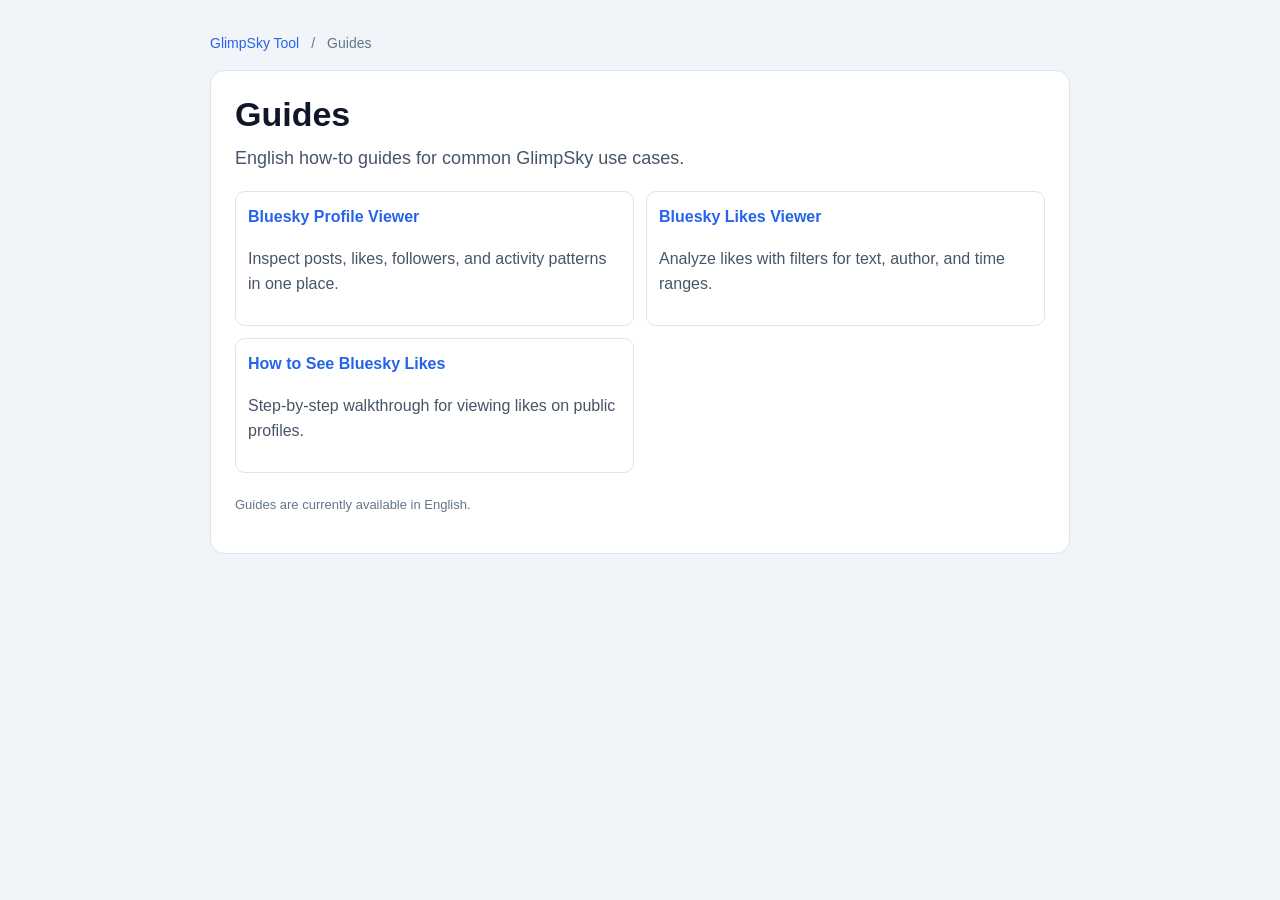
==== guides/index.html @ d201e188 "Add English guides under /guides and polish About modal UI" ====
<!DOCTYPE html>
<html lang="en">
<head>
  <meta charset="UTF-8">
  <meta name="viewport" content="width=device-width, initial-scale=1.0">
  <title>Guides | GlimpSky</title>
  <meta name="description" content="English guides for using GlimpSky: profile viewer, likes viewer, and how to see Bluesky likes.">
  <meta name="robots" content="index, follow">
  <meta property="og:title" content="GlimpSky Guides">
  <meta property="og:description" content="English guides for using GlimpSky on public Bluesky data.">
  <meta property="og:type" content="website">
  <meta property="og:url" content="https://glimpsky.oblachek.eu/guides/">
  <meta property="og:image" content="https://glimpsky.oblachek.eu/assets/og-image.png">
  <meta name="twitter:card" content="summary_large_image">
  <meta name="twitter:title" content="GlimpSky Guides">
  <meta name="twitter:description" content="English guides for profile and likes analysis on Bluesky.">
  <link rel="canonical" href="https://glimpsky.oblachek.eu/guides/">
  <link rel="alternate" hreflang="en" href="https://glimpsky.oblachek.eu/guides/">
  <link rel="alternate" hreflang="x-default" href="https://glimpsky.oblachek.eu/guides/">
  <link rel="icon" href="/assets/favicon.svg" type="image/svg+xml">
  <link rel="stylesheet" href="/guides/guide.css?v=20260224d">
</head>
<body>
  <div class="page">
    <div class="topbar">
      <a href="/">GlimpSky Tool</a>
      <span>/</span>
      <span>Guides</span>
    </div>

    <article class="card">
      <h1>Guides</h1>
      <p class="lead">English how-to guides for common GlimpSky use cases.</p>

      <div class="grid">
        <div class="tile">
          <h3><a href="/guides/bluesky-profile-viewer/">Bluesky Profile Viewer</a></h3>
          <p>Inspect posts, likes, followers, and activity patterns in one place.</p>
        </div>
        <div class="tile">
          <h3><a href="/guides/bluesky-likes-viewer/">Bluesky Likes Viewer</a></h3>
          <p>Analyze likes with filters for text, author, and time ranges.</p>
        </div>
        <div class="tile">
          <h3><a href="/guides/how-to-see-bluesky-likes/">How to See Bluesky Likes</a></h3>
          <p>Step-by-step walkthrough for viewing likes on public profiles.</p>
        </div>
      </div>

      <p class="footer">Guides are currently available in English.</p>
    </article>
  </div>
</body>
</html>
---- guides/guide.css ----
:root {
  color-scheme: light;
  --bg: #f1f5f9;
  --card: #ffffff;
  --text: #0f172a;
  --muted: #475569;
  --soft: #64748b;
  --border: #dbe4ef;
  --accent: #2563eb;
  --accent-soft: #e6efff;
}

* {
  box-sizing: border-box;
}

body {
  margin: 0;
  font-family: 'Lexend', -apple-system, BlinkMacSystemFont, 'Segoe UI', Roboto, 'Helvetica Neue', Arial, sans-serif;
  background: var(--bg);
  color: var(--text);
  line-height: 1.6;
  padding: 32px 16px 56px;
}

a {
  color: var(--accent);
  text-decoration: none;
}

a:hover {
  text-decoration: underline;
}

.page {
  max-width: 860px;
  margin: 0 auto;
}

.topbar {
  display: flex;
  gap: 12px;
  flex-wrap: wrap;
  align-items: center;
  margin-bottom: 16px;
  color: var(--soft);
  font-size: 14px;
}

.card {
  background: var(--card);
  border: 1px solid var(--border);
  border-radius: 14px;
  padding: 24px;
}

h1 {
  margin: 0 0 10px;
  font-size: 34px;
  line-height: 1.15;
}

.lead {
  margin: 0 0 18px;
  color: var(--muted);
  font-size: 18px;
}

.cta-row {
  display: flex;
  gap: 10px;
  flex-wrap: wrap;
  margin: 0 0 10px;
}

.btn {
  display: inline-flex;
  align-items: center;
  justify-content: center;
  border-radius: 10px;
  padding: 9px 13px;
  font-size: 14px;
  border: 1px solid var(--border);
  background: #fff;
  color: var(--text);
  font-weight: 600;
}

.btn.primary {
  background: var(--text);
  border-color: var(--text);
  color: #fff;
}

.btn.primary:hover {
  text-decoration: none;
  background: var(--text);
  border-color: var(--text);
  color: #fff;
  opacity: 0.92;
}

.btn:not(.primary):hover {
  text-decoration: none;
  background: #f8fafc;
}

h2 {
  margin: 24px 0 8px;
  font-size: 24px;
}

p,
li {
  color: var(--muted);
}

ul,
ol {
  padding-left: 20px;
}

.grid {
  display: grid;
  gap: 12px;
  grid-template-columns: repeat(2, minmax(0, 1fr));
  margin-top: 12px;
}

.tile {
  border: 1px solid var(--border);
  background: #fff;
  border-radius: 10px;
  padding: 12px;
}

.tile h3 {
  margin: 0 0 6px;
  font-size: 16px;
}

.note {
  margin-top: 16px;
  background: var(--accent-soft);
  border: 1px solid #c9dcff;
  border-radius: 10px;
  padding: 12px;
  color: #153067;
}

.related {
  margin-top: 20px;
  border-top: 1px dashed var(--border);
  padding-top: 14px;
}

.footer {
  margin-top: 22px;
  color: var(--soft);
  font-size: 13px;
}

@media (max-width: 700px) {
  h1 {
    font-size: 28px;
  }

  .lead {
    font-size: 16px;
  }

  .card {
    padding: 18px;
  }

  .grid {
    grid-template-columns: 1fr;
  }
}
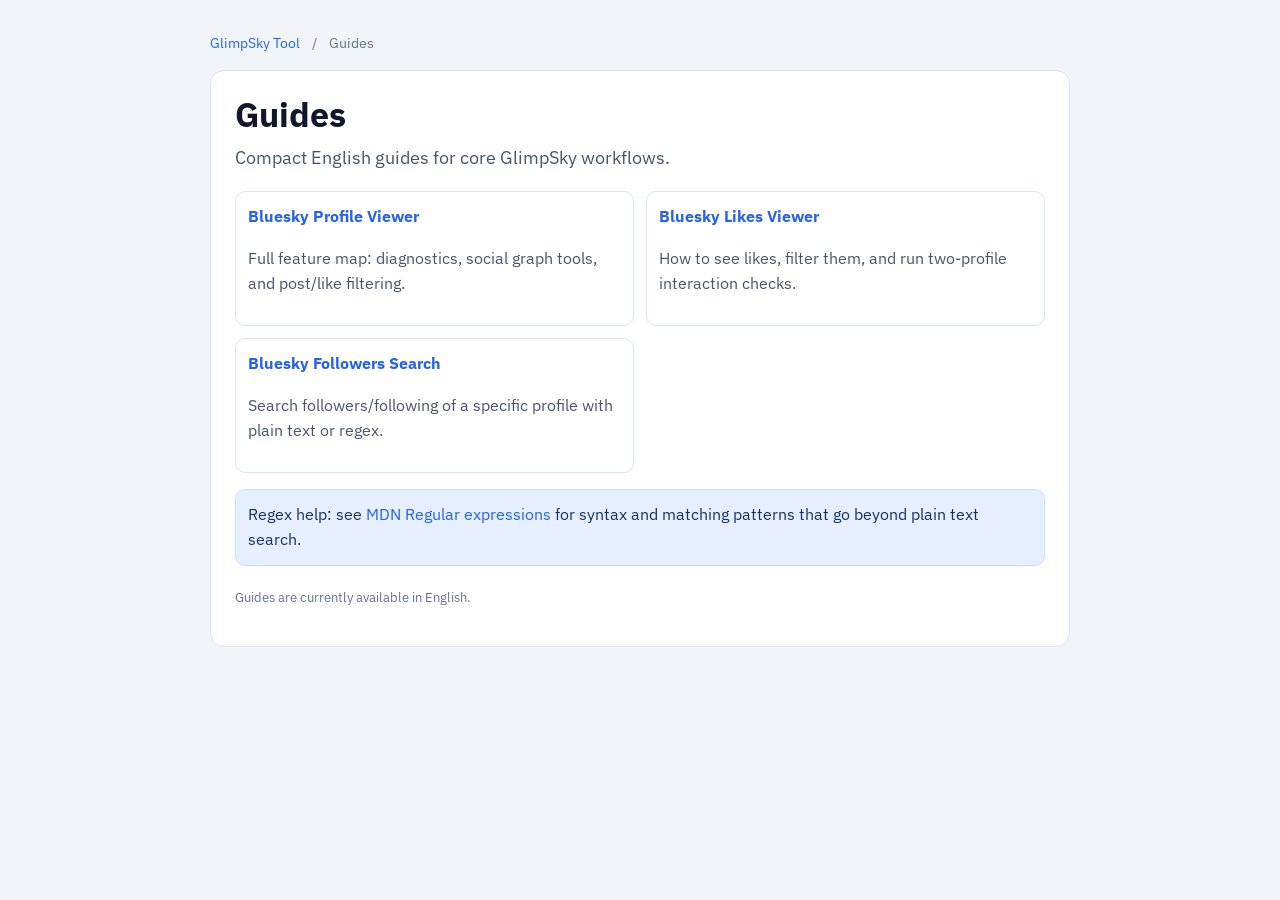
==== commit efe5cc73: "feat(guides,seo): consolidate guide structure, add followers guide, and polish metadata/UI" ====
--- a/guides/index.html
+++ b/guides/index.html
@@ -4,21 +4,21 @@
   <meta charset="UTF-8">
   <meta name="viewport" content="width=device-width, initial-scale=1.0">
   <title>Guides | GlimpSky</title>
-  <meta name="description" content="English guides for using GlimpSky: profile viewer, likes viewer, and how to see Bluesky likes.">
+  <meta name="description" content="English guides for GlimpSky: profile viewer, likes viewer, and followers search on public Bluesky data.">
   <meta name="robots" content="index, follow">
   <meta property="og:title" content="GlimpSky Guides">
-  <meta property="og:description" content="English guides for using GlimpSky on public Bluesky data.">
+  <meta property="og:description" content="Compact guides for profile analysis, likes analysis, and follower search.">
   <meta property="og:type" content="website">
   <meta property="og:url" content="https://glimpsky.oblachek.eu/guides/">
   <meta property="og:image" content="https://glimpsky.oblachek.eu/assets/og-image.png">
   <meta name="twitter:card" content="summary_large_image">
   <meta name="twitter:title" content="GlimpSky Guides">
-  <meta name="twitter:description" content="English guides for profile and likes analysis on Bluesky.">
+  <meta name="twitter:description" content="Guides for profile, likes, and follower analysis on Bluesky.">
   <link rel="canonical" href="https://glimpsky.oblachek.eu/guides/">
   <link rel="alternate" hreflang="en" href="https://glimpsky.oblachek.eu/guides/">
   <link rel="alternate" hreflang="x-default" href="https://glimpsky.oblachek.eu/guides/">
   <link rel="icon" href="/assets/favicon.svg" type="image/svg+xml">
-  <link rel="stylesheet" href="/guides/guide.css?v=20260224d">
+  <link rel="stylesheet" href="/guides/guide.css?v=20260225e">
 </head>
 <body>
   <div class="page">
@@ -30,22 +30,24 @@
 
     <article class="card">
       <h1>Guides</h1>
-      <p class="lead">English how-to guides for common GlimpSky use cases.</p>
+      <p class="lead">Compact English guides for core GlimpSky workflows.</p>
 
       <div class="grid">
         <div class="tile">
           <h3><a href="/guides/bluesky-profile-viewer/">Bluesky Profile Viewer</a></h3>
-          <p>Inspect posts, likes, followers, and activity patterns in one place.</p>
+          <p>Full feature map: diagnostics, social graph tools, and post/like filtering.</p>
         </div>
         <div class="tile">
           <h3><a href="/guides/bluesky-likes-viewer/">Bluesky Likes Viewer</a></h3>
-          <p>Analyze likes with filters for text, author, and time ranges.</p>
+          <p>How to see likes, filter them, and run two-profile interaction checks.</p>
         </div>
         <div class="tile">
-          <h3><a href="/guides/how-to-see-bluesky-likes/">How to See Bluesky Likes</a></h3>
-          <p>Step-by-step walkthrough for viewing likes on public profiles.</p>
+          <h3><a href="/guides/bluesky-followers-search/">Bluesky Followers Search</a></h3>
+          <p>Search followers/following of a specific profile with plain text or regex.</p>
         </div>
       </div>
+
+      <p class="note">Regex help: see <a href="https://developer.mozilla.org/en-US/docs/Web/JavaScript/Guide/Regular_expressions" target="_blank" rel="noopener noreferrer">MDN Regular expressions</a> for syntax and matching patterns that go beyond plain text search.</p>
 
       <p class="footer">Guides are currently available in English.</p>
     </article>
--- a/guides/guide.css
+++ b/guides/guide.css
@@ -1,3 +1,5 @@
+@import url('https://fonts.googleapis.com/css2?family=IBM+Plex+Sans:wght@300;400;500;600;700&family=IBM+Plex+Mono:wght@400;500;600&display=swap');
+
 :root {
   color-scheme: light;
   --bg: #f1f5f9;
@@ -16,11 +18,18 @@
 
 body {
   margin: 0;
-  font-family: 'Lexend', -apple-system, BlinkMacSystemFont, 'Segoe UI', Roboto, 'Helvetica Neue', Arial, sans-serif;
+  font-family: 'IBM Plex Sans', ui-sans-serif, system-ui, sans-serif, 'Apple Color Emoji', 'Segoe UI Emoji', 'Segoe UI Symbol', 'Noto Color Emoji';
   background: var(--bg);
   color: var(--text);
   line-height: 1.6;
   padding: 32px 16px 56px;
+}
+
+code,
+kbd,
+pre,
+samp {
+  font-family: 'IBM Plex Mono', ui-monospace, 'SFMono-Regular', Menlo, Monaco, Consolas, 'Liberation Mono', 'Courier New', monospace;
 }
 
 a {
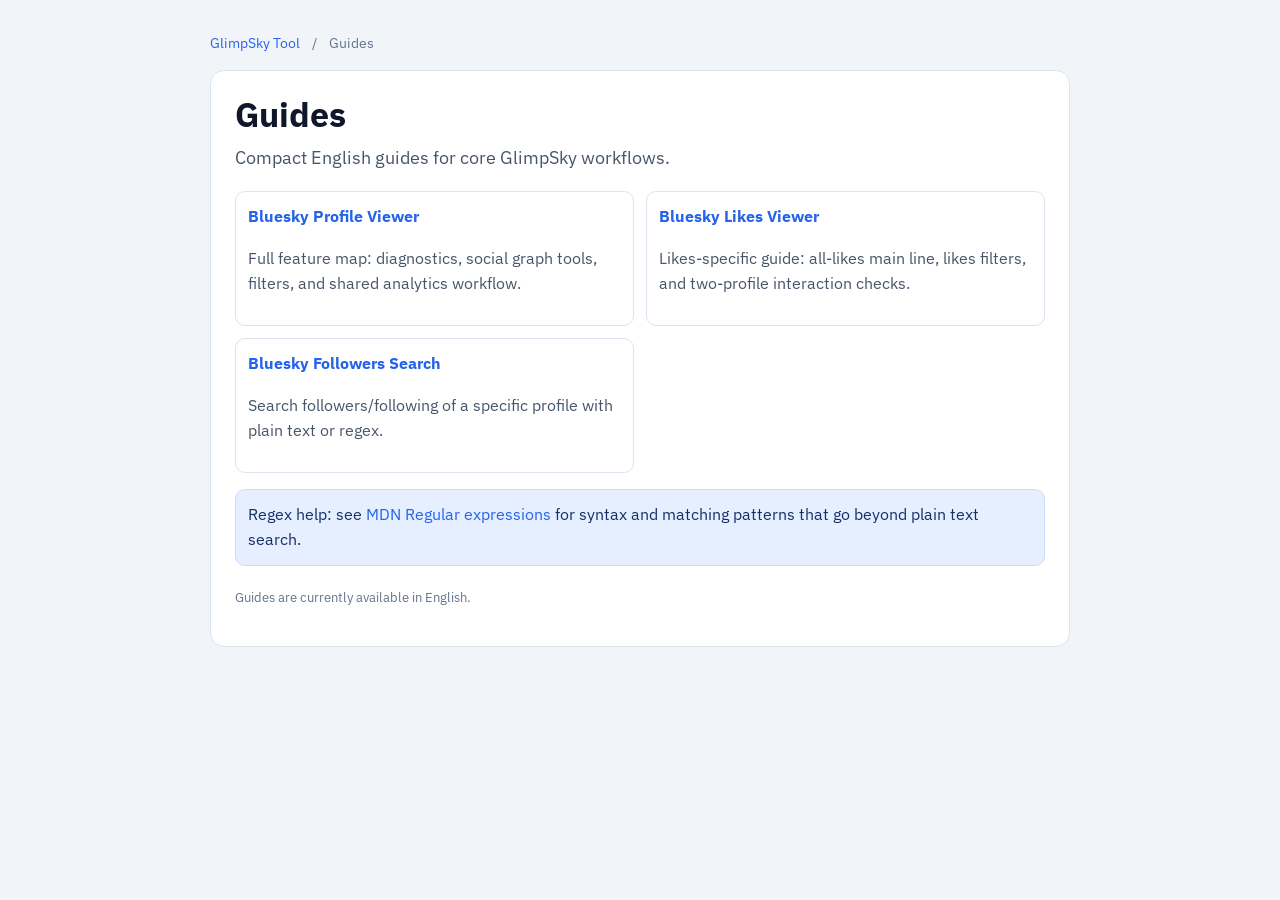
==== commit acbefb76: "Refine analytics UX and sync guides/OG assets" ====
--- a/guides/index.html
+++ b/guides/index.html
@@ -10,7 +10,7 @@
   <meta property="og:description" content="Compact guides for profile analysis, likes analysis, and follower search.">
   <meta property="og:type" content="website">
   <meta property="og:url" content="https://glimpsky.oblachek.eu/guides/">
-  <meta property="og:image" content="https://glimpsky.oblachek.eu/assets/og-image.png">
+  <meta property="og:image" content="https://glimpsky.oblachek.eu/assets/og-image.png?v=20260225a">
   <meta name="twitter:card" content="summary_large_image">
   <meta name="twitter:title" content="GlimpSky Guides">
   <meta name="twitter:description" content="Guides for profile, likes, and follower analysis on Bluesky.">
@@ -35,11 +35,11 @@
       <div class="grid">
         <div class="tile">
           <h3><a href="/guides/bluesky-profile-viewer/">Bluesky Profile Viewer</a></h3>
-          <p>Full feature map: diagnostics, social graph tools, and post/like filtering.</p>
+          <p>Full feature map: diagnostics, social graph tools, filters, and shared analytics workflow.</p>
         </div>
         <div class="tile">
           <h3><a href="/guides/bluesky-likes-viewer/">Bluesky Likes Viewer</a></h3>
-          <p>How to see likes, filter them, and run two-profile interaction checks.</p>
+          <p>Likes-specific guide: all-likes main line, likes filters, and two-profile interaction checks.</p>
         </div>
         <div class="tile">
           <h3><a href="/guides/bluesky-followers-search/">Bluesky Followers Search</a></h3>
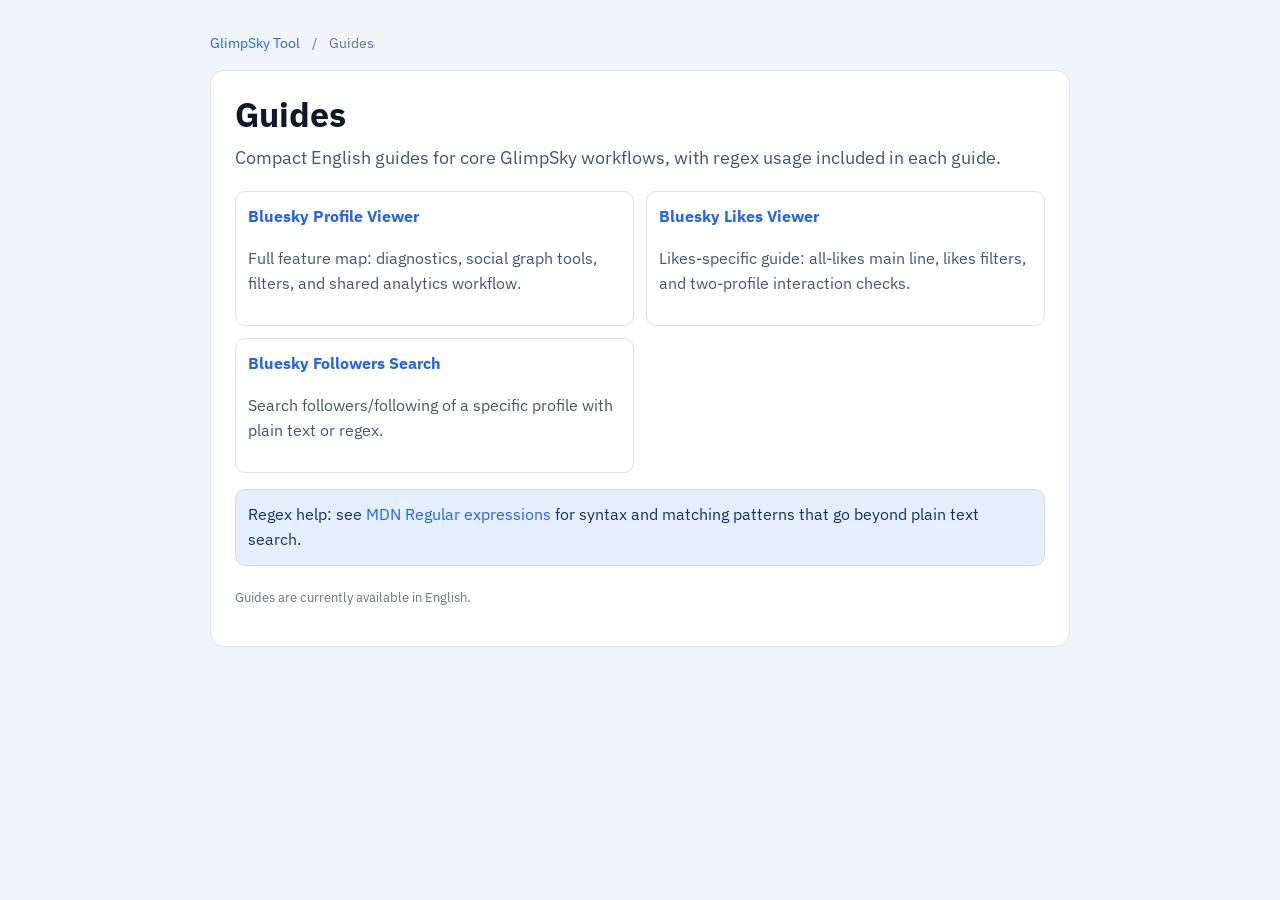
==== commit 099a3b50: "Refine SEO copy for main and guide pages" ====
--- a/guides/index.html
+++ b/guides/index.html
@@ -3,17 +3,17 @@
 <head>
   <meta charset="UTF-8">
   <meta name="viewport" content="width=device-width, initial-scale=1.0">
-  <title>Guides | GlimpSky</title>
-  <meta name="description" content="English guides for GlimpSky: profile viewer, likes viewer, and followers search on public Bluesky data.">
+  <title>GlimpSky Guides - Bluesky Profile, Likes, and Followers</title>
+  <meta name="description" content="Step-by-step English guides for Bluesky profile analysis, likes filtering, follower search, and practical regex workflows on public data.">
   <meta name="robots" content="index, follow">
-  <meta property="og:title" content="GlimpSky Guides">
-  <meta property="og:description" content="Compact guides for profile analysis, likes analysis, and follower search.">
+  <meta property="og:title" content="GlimpSky Guides - Profile, Likes, Followers">
+  <meta property="og:description" content="Compact guides for profile analysis, likes analysis, follower search, and regex workflows.">
   <meta property="og:type" content="website">
   <meta property="og:url" content="https://glimpsky.oblachek.eu/guides/">
-  <meta property="og:image" content="https://glimpsky.oblachek.eu/assets/og-image.png?v=20260225a">
+  <meta property="og:image" content="https://glimpsky.oblachek.eu/assets/og-image.png?v=20260225c">
   <meta name="twitter:card" content="summary_large_image">
-  <meta name="twitter:title" content="GlimpSky Guides">
-  <meta name="twitter:description" content="Guides for profile, likes, and follower analysis on Bluesky.">
+  <meta name="twitter:title" content="GlimpSky Guides - Profile, Likes, Followers">
+  <meta name="twitter:description" content="Guides for profile analysis, likes, follower search, and regex workflows on public Bluesky data.">
   <link rel="canonical" href="https://glimpsky.oblachek.eu/guides/">
   <link rel="alternate" hreflang="en" href="https://glimpsky.oblachek.eu/guides/">
   <link rel="alternate" hreflang="x-default" href="https://glimpsky.oblachek.eu/guides/">
@@ -30,7 +30,7 @@
 
     <article class="card">
       <h1>Guides</h1>
-      <p class="lead">Compact English guides for core GlimpSky workflows.</p>
+      <p class="lead">Compact English guides for core GlimpSky workflows, with regex usage included in each guide.</p>
 
       <div class="grid">
         <div class="tile">
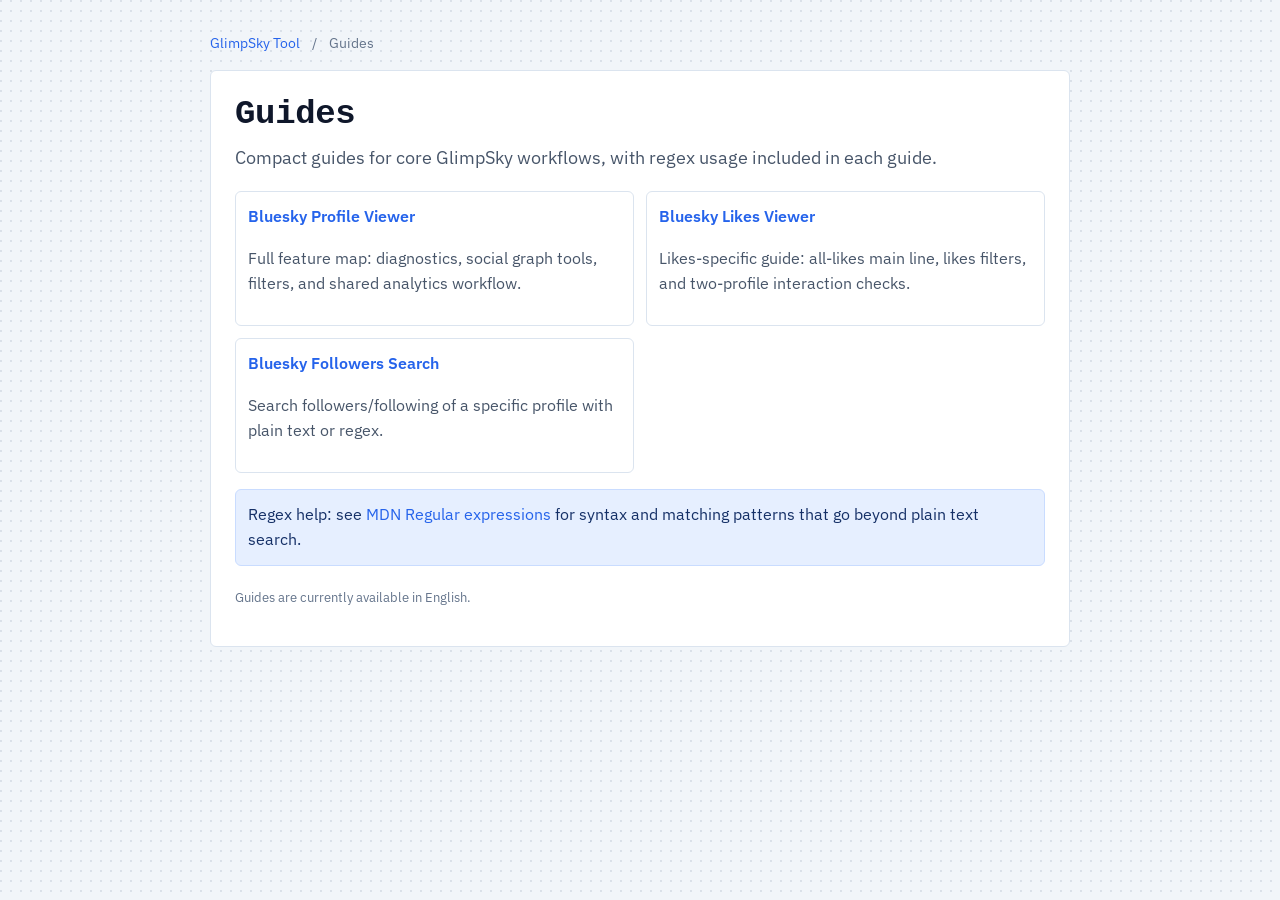
==== commit d39e6670: "Polish analytics visuals and refresh guide/OG typography" ====
--- a/guides/index.html
+++ b/guides/index.html
@@ -30,7 +30,7 @@
 
     <article class="card">
       <h1>Guides</h1>
-      <p class="lead">Compact English guides for core GlimpSky workflows, with regex usage included in each guide.</p>
+      <p class="lead">Compact guides for core GlimpSky workflows, with regex usage included in each guide.</p>
 
       <div class="grid">
         <div class="tile">
--- a/guides/guide.css
+++ b/guides/guide.css
@@ -3,6 +3,8 @@
 :root {
   color-scheme: light;
   --bg: #f1f5f9;
+  --bg-dot: rgba(148, 163, 184, 0.24);
+  --font-title: 'IBM Plex Mono', ui-monospace, 'SFMono-Regular', Menlo, Monaco, Consolas, 'Liberation Mono', 'Courier New', monospace;
   --card: #ffffff;
   --text: #0f172a;
   --muted: #475569;
@@ -19,7 +21,9 @@
 body {
   margin: 0;
   font-family: 'IBM Plex Sans', ui-sans-serif, system-ui, sans-serif, 'Apple Color Emoji', 'Segoe UI Emoji', 'Segoe UI Symbol', 'Noto Color Emoji';
-  background: var(--bg);
+  background-color: var(--bg);
+  background-image: radial-gradient(circle at 1px 1px, var(--bg-dot) 1px, transparent 1.1px);
+  background-size: 10px 10px;
   color: var(--text);
   line-height: 1.6;
   padding: 32px 16px 56px;
@@ -59,7 +63,7 @@
 .card {
   background: var(--card);
   border: 1px solid var(--border);
-  border-radius: 14px;
+  border-radius: 6px;
   padding: 24px;
 }
 
@@ -67,6 +71,8 @@
   margin: 0 0 10px;
   font-size: 34px;
   line-height: 1.15;
+  font-family: var(--font-title);
+  letter-spacing: -0.01em;
 }
 
 .lead {
@@ -86,7 +92,7 @@
   display: inline-flex;
   align-items: center;
   justify-content: center;
-  border-radius: 10px;
+  border-radius: 6px;
   padding: 9px 13px;
   font-size: 14px;
   border: 1px solid var(--border);
@@ -117,6 +123,11 @@
 h2 {
   margin: 24px 0 8px;
   font-size: 24px;
+  font-weight: 600;
+}
+
+h3 {
+  font-weight: 600;
 }
 
 p,
@@ -139,7 +150,7 @@
 .tile {
   border: 1px solid var(--border);
   background: #fff;
-  border-radius: 10px;
+  border-radius: 6px;
   padding: 12px;
 }
 
@@ -152,7 +163,7 @@
   margin-top: 16px;
   background: var(--accent-soft);
   border: 1px solid #c9dcff;
-  border-radius: 10px;
+  border-radius: 6px;
   padding: 12px;
   color: #153067;
 }
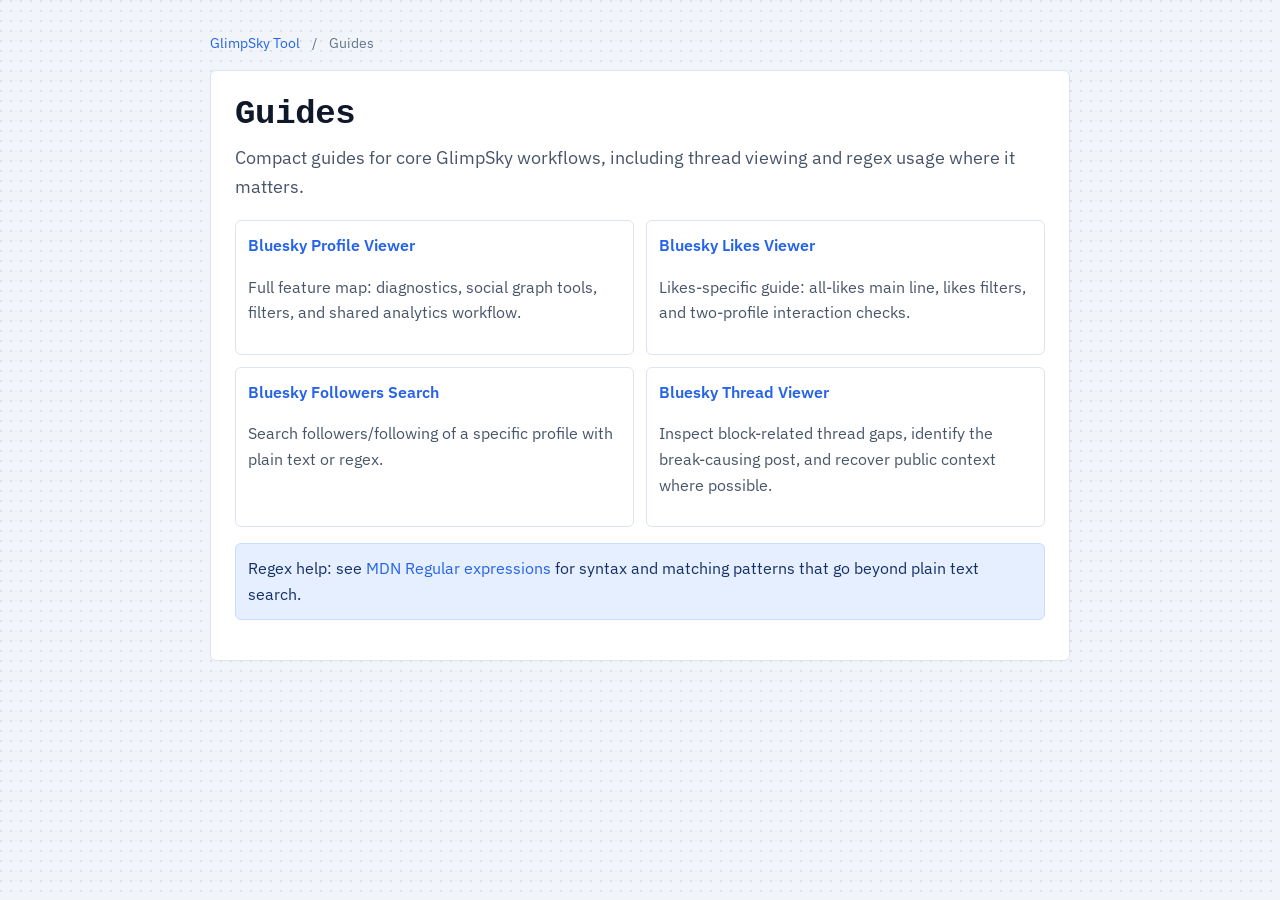
==== commit e9f8a929: "Add Bluesky thread viewer and remove Slovenian variant" ====
--- a/guides/index.html
+++ b/guides/index.html
@@ -3,17 +3,17 @@
 <head>
   <meta charset="UTF-8">
   <meta name="viewport" content="width=device-width, initial-scale=1.0">
-  <title>GlimpSky Guides - Bluesky Profile, Likes, and Followers</title>
-  <meta name="description" content="Step-by-step English guides for Bluesky profile analysis, likes filtering, follower search, and practical regex workflows on public data.">
+  <title>GlimpSky Guides - Bluesky Profile, Likes, Followers, and Thread Viewer</title>
+  <meta name="description" content="Step-by-step guides for Bluesky profile analysis, likes filtering, follower search, thread viewing, and practical regex workflows on public data.">
   <meta name="robots" content="index, follow">
-  <meta property="og:title" content="GlimpSky Guides - Profile, Likes, Followers">
-  <meta property="og:description" content="Compact guides for profile analysis, likes analysis, follower search, and regex workflows.">
+  <meta property="og:title" content="GlimpSky Guides - Profile, Likes, Followers, Thread Viewer">
+  <meta property="og:description" content="Compact guides for profile analysis, likes analysis, follower search, thread viewing, and regex workflows.">
   <meta property="og:type" content="website">
   <meta property="og:url" content="https://glimpsky.oblachek.eu/guides/">
   <meta property="og:image" content="https://glimpsky.oblachek.eu/assets/og-image.png?v=20260225c">
   <meta name="twitter:card" content="summary_large_image">
-  <meta name="twitter:title" content="GlimpSky Guides - Profile, Likes, Followers">
-  <meta name="twitter:description" content="Guides for profile analysis, likes, follower search, and regex workflows on public Bluesky data.">
+  <meta name="twitter:title" content="GlimpSky Guides - Profile, Likes, Followers, Thread Viewer">
+  <meta name="twitter:description" content="Guides for profile analysis, likes, follower search, thread viewing, and regex workflows on public Bluesky data.">
   <link rel="canonical" href="https://glimpsky.oblachek.eu/guides/">
   <link rel="alternate" hreflang="en" href="https://glimpsky.oblachek.eu/guides/">
   <link rel="alternate" hreflang="x-default" href="https://glimpsky.oblachek.eu/guides/">
@@ -30,7 +30,7 @@
 
     <article class="card">
       <h1>Guides</h1>
-      <p class="lead">Compact guides for core GlimpSky workflows, with regex usage included in each guide.</p>
+      <p class="lead">Compact guides for core GlimpSky workflows, including thread viewing and regex usage where it matters.</p>
 
       <div class="grid">
         <div class="tile">
@@ -45,11 +45,13 @@
           <h3><a href="/guides/bluesky-followers-search/">Bluesky Followers Search</a></h3>
           <p>Search followers/following of a specific profile with plain text or regex.</p>
         </div>
+        <div class="tile">
+          <h3><a href="/guides/bluesky-thread-viewer/">Bluesky Thread Viewer</a></h3>
+          <p>Inspect block-related thread gaps, identify the break-causing post, and recover public context where possible.</p>
+        </div>
       </div>
 
       <p class="note">Regex help: see <a href="https://developer.mozilla.org/en-US/docs/Web/JavaScript/Guide/Regular_expressions" target="_blank" rel="noopener noreferrer">MDN Regular expressions</a> for syntax and matching patterns that go beyond plain text search.</p>
-
-      <p class="footer">Guides are currently available in English.</p>
     </article>
   </div>
 </body>
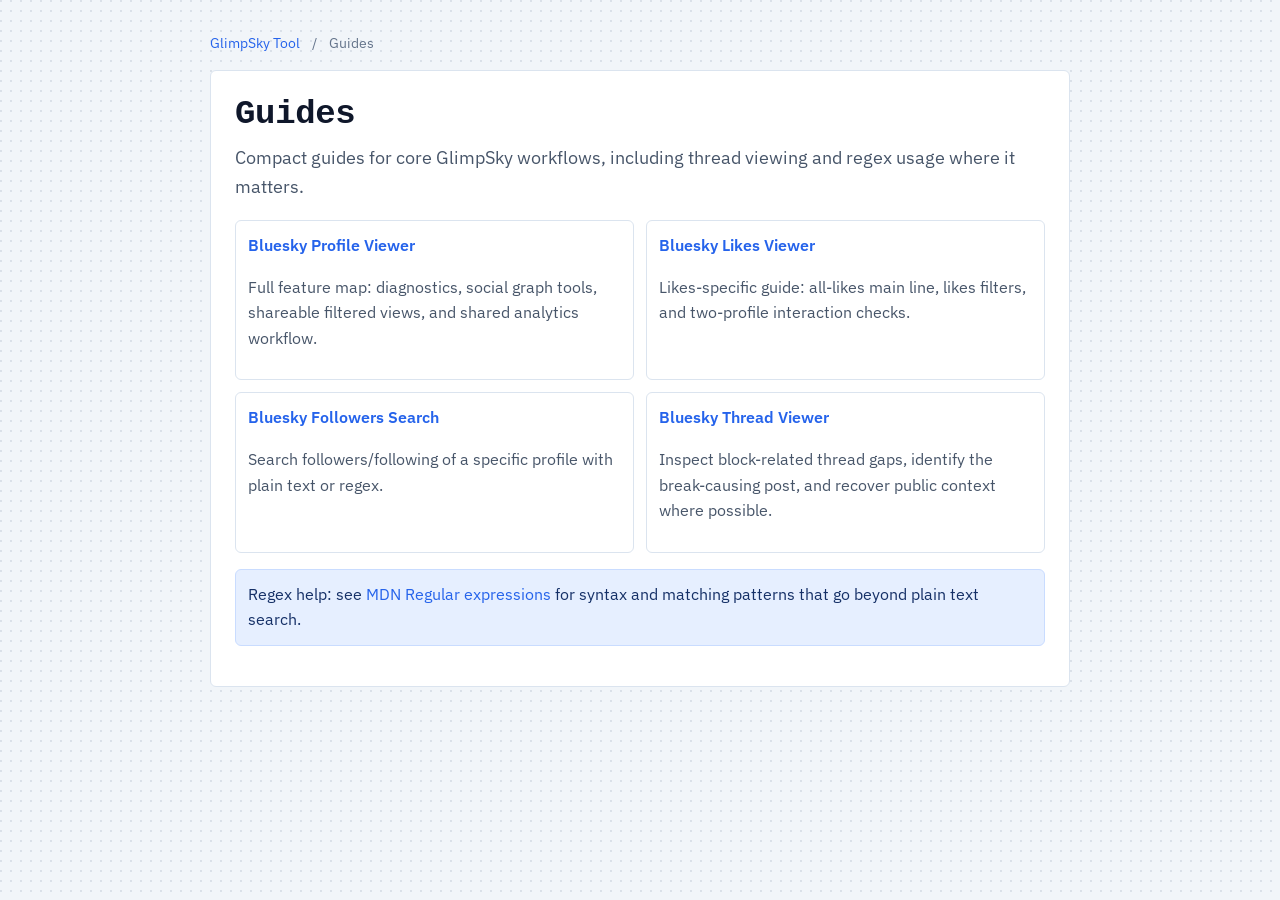
==== commit 173f5d8d: "Normalize UI labels and guide copy" ====
--- a/guides/index.html
+++ b/guides/index.html
@@ -35,7 +35,7 @@
       <div class="grid">
         <div class="tile">
           <h3><a href="/guides/bluesky-profile-viewer/">Bluesky Profile Viewer</a></h3>
-          <p>Full feature map: diagnostics, social graph tools, filters, and shared analytics workflow.</p>
+          <p>Full feature map: diagnostics, social graph tools, shareable filtered views, and shared analytics workflow.</p>
         </div>
         <div class="tile">
           <h3><a href="/guides/bluesky-likes-viewer/">Bluesky Likes Viewer</a></h3>
